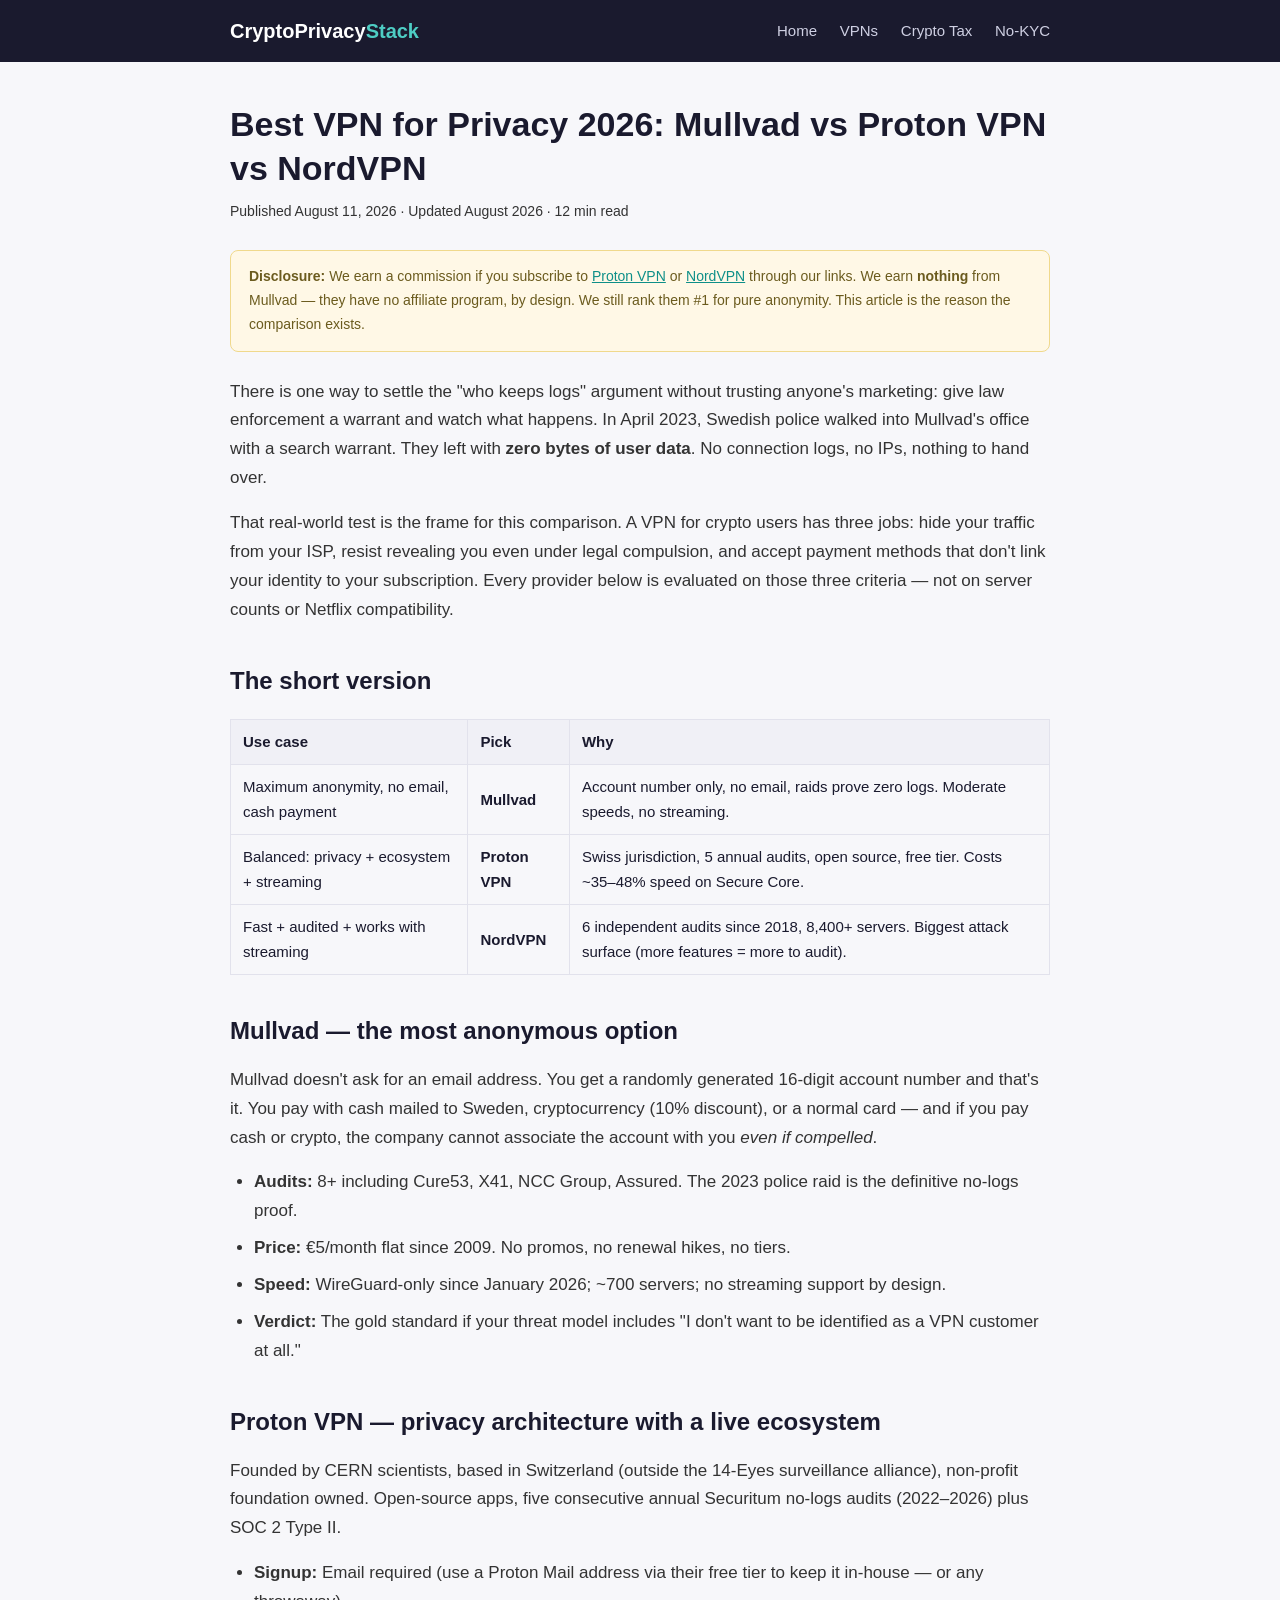
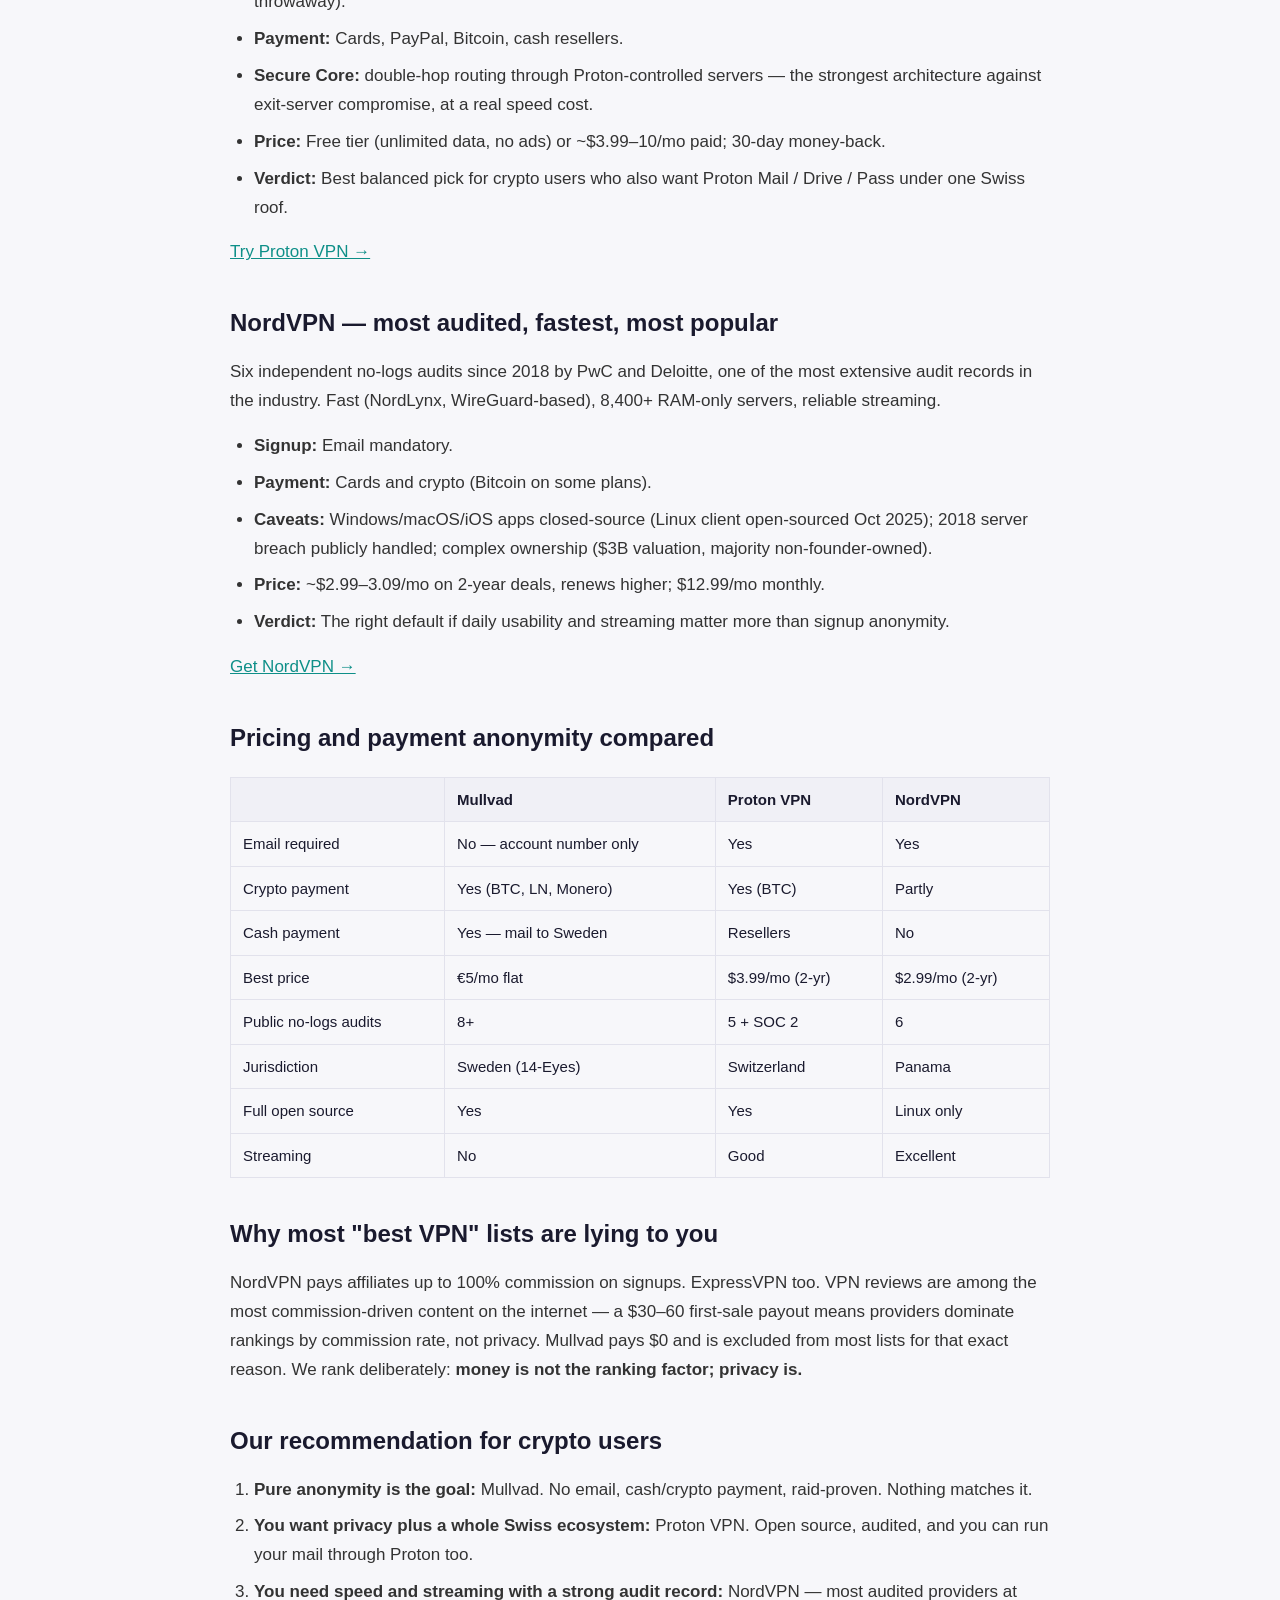
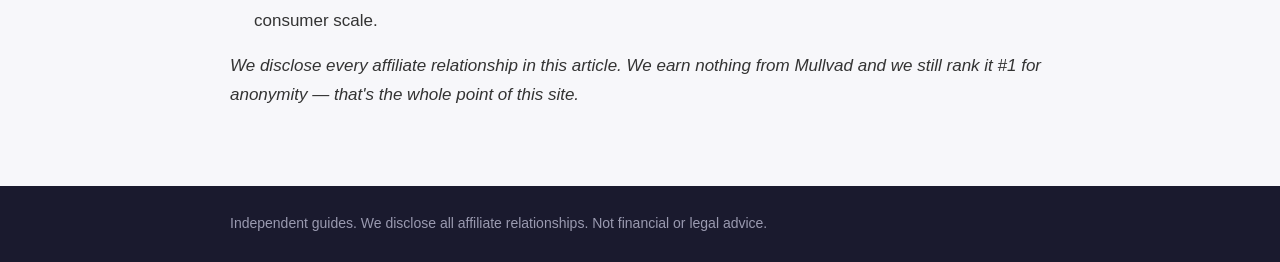
==== articles/best-vpn-for-privacy-2026.html @ 0780cb47 "Add article on best VPNs for privacy in 2026 This article compares Mullvad, Proton VPN, and NordVPN " ====
<!DOCTYPE html>
<html lang="en">
<head>
<meta charset="UTF-8">
<meta name="viewport" content="width=device-width, initial-scale=1.0">
<title>Best VPN for Privacy 2026: Mullvad vs Proton VPN vs NordVPN — Tested by the Police</title>
<meta name="description" content="Which VPN actually proves it keeps no logs? We compare Mullvad, Proton VPN and NordVPN on audits, jurisdiction, signup anonymity and price. Includes the 2023 police raid that settled the debate.">
<link rel="canonical" href="https://cryptoprivacystack.github.io/articles/best-vpn-for-privacy-2026.html">
<link rel="stylesheet" href="/css/style.css">
<script type="application/ld+json">
{
  "@context": "https://schema.org",
  "@type": "Article",
  "headline": "Best VPN for Privacy 2026: Mullvad vs Proton VPN vs NordVPN",
  "datePublished": "2026-08-11",
  "author": {"@type": "Organization", "name": "CryptoPrivacyStack"},
  "publisher": {"@type": "Organization", "name": "CryptoPrivacyStack"}
}
</script>
</head>
<body>
<header>
  <div class="wrap">
    <a class="logo" href="/">CryptoPrivacy<span class="accent">Stack</span></a>
    <nav>
      <a href="/">Home</a>
      <a href="/articles/best-vpn-for-privacy-2026.html">VPNs</a>
      <a href="/articles/koinly-vs-cointracker-vs-coinledger.html">Crypto Tax</a>
      <a href="/articles/how-to-buy-crypto-without-kyc.html">No-KYC</a>
    </nav>
  </div>
</header>

<main class="wrap">
<article class="post">
  <h1>Best VPN for Privacy 2026: Mullvad vs Proton VPN vs NordVPN</h1>
  <p class="meta">Published August 11, 2026 · Updated August 2026 · 12 min read</p>

  <div class="disclosure">
    <strong>Disclosure:</strong> We earn a commission if you subscribe to <a href="[AFFILIATE_PROTON]" rel="nofollow sponsored">Proton VPN</a> or <a href="[AFFILIATE_NORD]" rel="nofollow sponsored">NordVPN</a> through our links. We earn <strong>nothing</strong> from Mullvad — they have no affiliate program, by design. We still rank them #1 for pure anonymity. This article is the reason the comparison exists.
  </div>

  <p>There is one way to settle the "who keeps logs" argument without trusting anyone's marketing: give law enforcement a warrant and watch what happens. In April 2023, Swedish police walked into Mullvad's office with a search warrant. They left with <strong>zero bytes of user data</strong>. No connection logs, no IPs, nothing to hand over.</p>

  <p>That real-world test is the frame for this comparison. A VPN for crypto users has three jobs: hide your traffic from your ISP, resist revealing you even under legal compulsion, and accept payment methods that don't link your identity to your subscription. Every provider below is evaluated on those three criteria — not on server counts or Netflix compatibility.</p>

  <h2>The short version</h2>
  <table>
    <thead>
      <tr><th>Use case</th><th>Pick</th><th>Why</th></tr>
    </thead>
    <tbody>
      <tr><td>Maximum anonymity, no email, cash payment</td><td><strong>Mullvad</strong></td><td>Account number only, no email, raids prove zero logs. Moderate speeds, no streaming.</td></tr>
      <tr><td>Balanced: privacy + ecosystem + streaming</td><td><strong>Proton VPN</strong></td><td>Swiss jurisdiction, 5 annual audits, open source, free tier. Costs ~35–48% speed on Secure Core.</td></tr>
      <tr><td>Fast + audited + works with streaming</td><td><strong>NordVPN</strong></td><td>6 independent audits since 2018, 8,400+ servers. Biggest attack surface (more features = more to audit).</td></tr>
    </tbody>
  </table>

  <h2>Mullvad — the most anonymous option</h2>
  <p>Mullvad doesn't ask for an email address. You get a randomly generated 16-digit account number and that's it. You pay with cash mailed to Sweden, cryptocurrency (10% discount), or a normal card — and if you pay cash or crypto, the company cannot associate the account with you <em>even if compelled</em>.</p>
  <ul>
    <li><strong>Audits:</strong> 8+ including Cure53, X41, NCC Group, Assured. The 2023 police raid is the definitive no-logs proof.</li>
    <li><strong>Price:</strong> €5/month flat since 2009. No promos, no renewal hikes, no tiers.</li>
    <li><strong>Speed:</strong> WireGuard-only since January 2026; ~700 servers; no streaming support by design.</li>
    <li><strong>Verdict:</strong> The gold standard if your threat model includes "I don't want to be identified as a VPN customer at all."</li>
  </ul>

  <h2>Proton VPN — privacy architecture with a live ecosystem</h2>
  <p>Founded by CERN scientists, based in Switzerland (outside the 14-Eyes surveillance alliance), non-profit foundation owned. Open-source apps, five consecutive annual Securitum no-logs audits (2022–2026) plus SOC 2 Type II.</p>
  <ul>
    <li><strong>Signup:</strong> Email required (use a Proton Mail address via their free tier to keep it in-house — or any throwaway).</li>
    <li><strong>Payment:</strong> Cards, PayPal, Bitcoin, cash resellers.</li>
    <li><strong>Secure Core:</strong> double-hop routing through Proton-controlled servers — the strongest architecture against exit-server compromise, at a real speed cost.</li>
    <li><strong>Price:</strong> Free tier (unlimited data, no ads) or ~$3.99–10/mo paid; 30-day money-back.</li>
    <li><strong>Verdict:</strong> Best balanced pick for crypto users who also want Proton Mail / Drive / Pass under one Swiss roof.</li>
  </ul>
  <p><a href="[AFFILIATE_PROTON]" rel="nofollow sponsored">Try Proton VPN →</a></p>

  <h2>NordVPN — most audited, fastest, most popular</h2>
  <p>Six independent no-logs audits since 2018 by PwC and Deloitte, one of the most extensive audit records in the industry. Fast (NordLynx, WireGuard-based), 8,400+ RAM-only servers, reliable streaming.</p>
  <ul>
    <li><strong>Signup:</strong> Email mandatory.</li>
    <li><strong>Payment:</strong> Cards and crypto (Bitcoin on some plans).</li>
    <li><strong>Caveats:</strong> Windows/macOS/iOS apps closed-source (Linux client open-sourced Oct 2025); 2018 server breach publicly handled; complex ownership ($3B valuation, majority non-founder-owned).</li>
    <li><strong>Price:</strong> ~$2.99–3.09/mo on 2-year deals, renews higher; $12.99/mo monthly.</li>
    <li><strong>Verdict:</strong> The right default if daily usability and streaming matter more than signup anonymity.</li>
  </ul>
  <p><a href="[AFFILIATE_NORD]" rel="nofollow sponsored">Get NordVPN →</a></p>

  <h2>Pricing and payment anonymity compared</h2>
  <table>
    <thead>
      <tr><th></th><th>Mullvad</th><th>Proton VPN</th><th>NordVPN</th></tr>
    </thead>
    <tbody>
      <tr><td>Email required</td><td>No — account number only</td><td>Yes</td><td>Yes</td></tr>
      <tr><td>Crypto payment</td><td>Yes (BTC, LN, Monero)</td><td>Yes (BTC)</td><td>Partly</td></tr>
      <tr><td>Cash payment</td><td>Yes — mail to Sweden</td><td>Resellers</td><td>No</td></tr>
      <tr><td>Best price</td><td>€5/mo flat</td><td>$3.99/mo (2-yr)</td><td>$2.99/mo (2-yr)</td></tr>
      <tr><td>Public no-logs audits</td><td>8+</td><td>5 + SOC 2</td><td>6</td></tr>
      <tr><td>Jurisdiction</td><td>Sweden (14-Eyes)</td><td>Switzerland</td><td>Panama</td></tr>
      <tr><td>Full open source</td><td>Yes</td><td>Yes</td><td>Linux only</td></tr>
      <tr><td>Streaming</td><td>No</td><td>Good</td><td>Excellent</td></tr>
    </tbody>
  </table>

  <h2>Why most "best VPN" lists are lying to you</h2>
  <p>NordVPN pays affiliates up to 100% commission on signups. ExpressVPN too. VPN reviews are among the most commission-driven content on the internet — a $30–60 first-sale payout means providers dominate rankings by commission rate, not privacy. Mullvad pays $0 and is excluded from most lists for that exact reason. We rank deliberately: <strong>money is not the ranking factor; privacy is.</strong></p>

  <h2>Our recommendation for crypto users</h2>
  <ol>
    <li><strong>Pure anonymity is the goal:</strong> Mullvad. No email, cash/crypto payment, raid-proven. Nothing matches it.</li>
    <li><strong>You want privacy plus a whole Swiss ecosystem:</strong> Proton VPN. Open source, audited, and you can run your mail through Proton too.</li>
    <li><strong>You need speed and streaming with a strong audit record:</strong> NordVPN — most audited providers at consumer scale.</li>
  </ol>

  <p><em>We disclose every affiliate relationship in this article. We earn nothing from Mullvad and we still rank it #1 for anonymity — that's the whole point of this site.</em></p>
</article>
</main>

<footer>
  <div class="wrap">
    <p>Independent guides. We disclose all affiliate relationships. Not financial or legal advice.</p>
  </div>
</footer>
</body>
</html>
---- css/style.css ----
* { margin: 0; padding: 0; box-sizing: border-box; }

body {
  font-family: -apple-system, BlinkMacSystemFont, "Segoe UI", Roboto, Helvetica, Arial, sans-serif;
  line-height: 1.7;
  color: #1a1a2e;
  background: #f7f7fa;
  font-size: 17px;
}

.wrap { max-width: 860px; margin: 0 auto; padding: 0 20px; }

header {
  background: #1a1a2e;
  padding: 14px 0;
  position: sticky;
  top: 0;
  z-index: 10;
}

header .wrap { display: flex; justify-content: space-between; align-items: center; }

.logo { color: #fff; text-decoration: none; font-weight: 700; font-size: 20px; }
.logo .accent { color: #4ecdc4; }

nav a { color: #cfd0e3; text-decoration: none; margin-left: 18px; font-size: 15px; }
nav a:hover { color: #4ecdc4; }

.hero { padding: 60px 0 40px; }
.hero h1 { font-size: 38px; line-height: 1.25; margin-bottom: 16px; }
.lead { color: #555; font-size: 19px; max-width: 720px; }

.list { padding-bottom: 60px; }
.list h2 { margin-bottom: 24px; font-size: 24px; }

.card {
  background: #fff;
  border: 1px solid #e2e2ec;
  border-radius: 10px;
  padding: 22px 26px;
  margin-bottom: 18px;
  box-shadow: 0 1px 3px rgba(0,0,0,.04);
}

.card h3 { margin-bottom: 8px; font-size: 20px; }
.card h3 a { color: #1a1a2e; text-decoration: none; }
.card h3 a:hover { color: #0e8f88; }
.card p { color: #555; font-size: 16px; }

.tag {
  display: inline-block;
  margin-top: 10px;
  background: #e6f4f3;
  color: #0e8f88;
  border-radius: 4px;
  padding: 2px 10px;
  font-size: 13px;
  font-weight: 600;
}

article.post { padding: 40px 0 60px; }
article.post h1 { font-size: 34px; line-height: 1.3; margin-bottom: 10px; }
.meta { color: #888; font-size: 14px; margin-bottom: 30px; }
article.post h2 { font-size: 24px; margin: 36px 0 14px; }
article.post h3 { font-size: 19px; margin: 26px 0 10px; }
article.post p { margin-bottom: 16px; color: #333; }
article.post ul, article.post ol { margin: 0 0 16px 24px; }
article.post li { margin-bottom: 8px; color: #333; }
article.post a { color: #0e8f88; }
article.post table { width: 100%; border-collapse: collapse; margin: 18px 0; font-size: 15px; }
article.post th, article.post td { border: 1px solid #e2e2ec; padding: 9px 12px; text-align: left; }
article.post th { background: #f0f0f6; }

.disclosure {
  background: #fff8e6;
  border: 1px solid #f0d98c;
  border-radius: 8px;
  padding: 14px 18px;
  font-size: 14px;
  color: #6b5b1e;
  margin: 26px 0;
}

footer { background: #1a1a2e; color: #9a9ab0; padding: 26px 0; font-size: 14px; }

@media (max-width: 600px) {
  .hero h1 { font-size: 28px; }
  nav a { margin-left: 10px; font-size: 14px; }
}
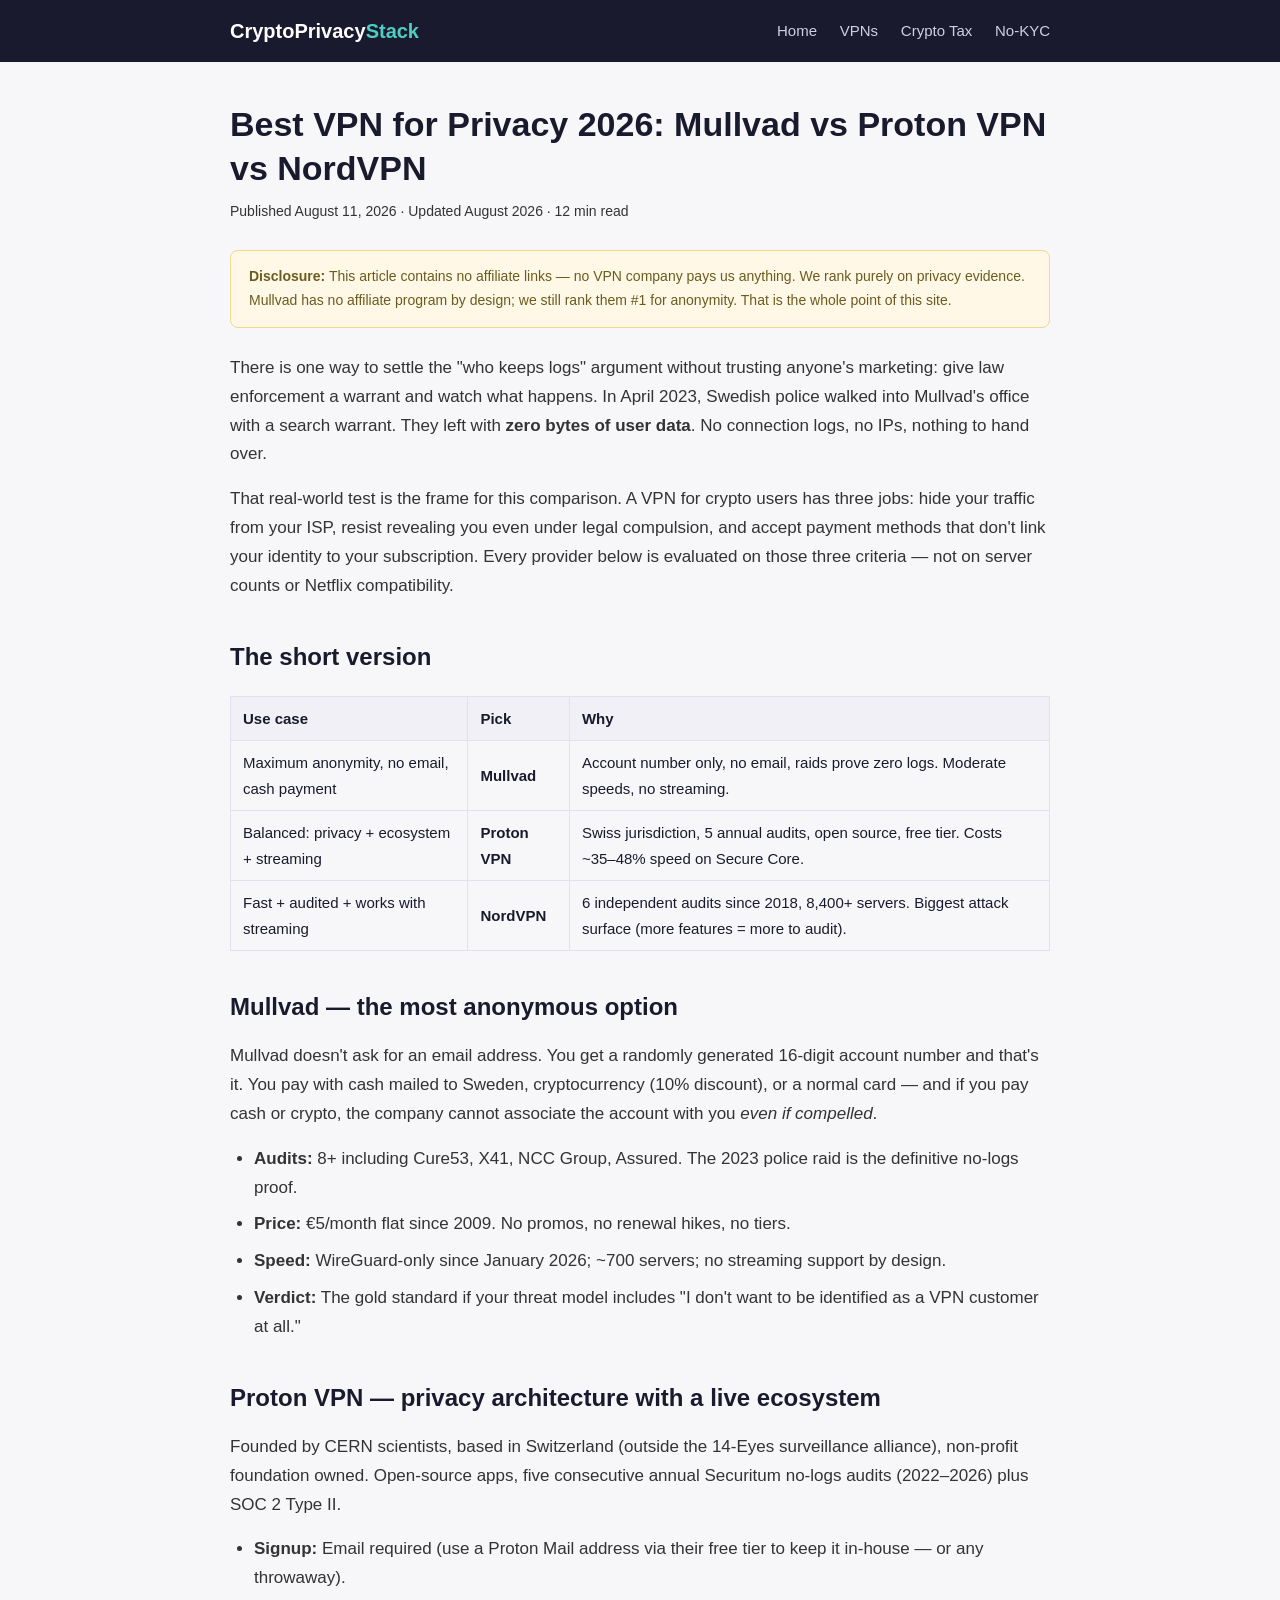
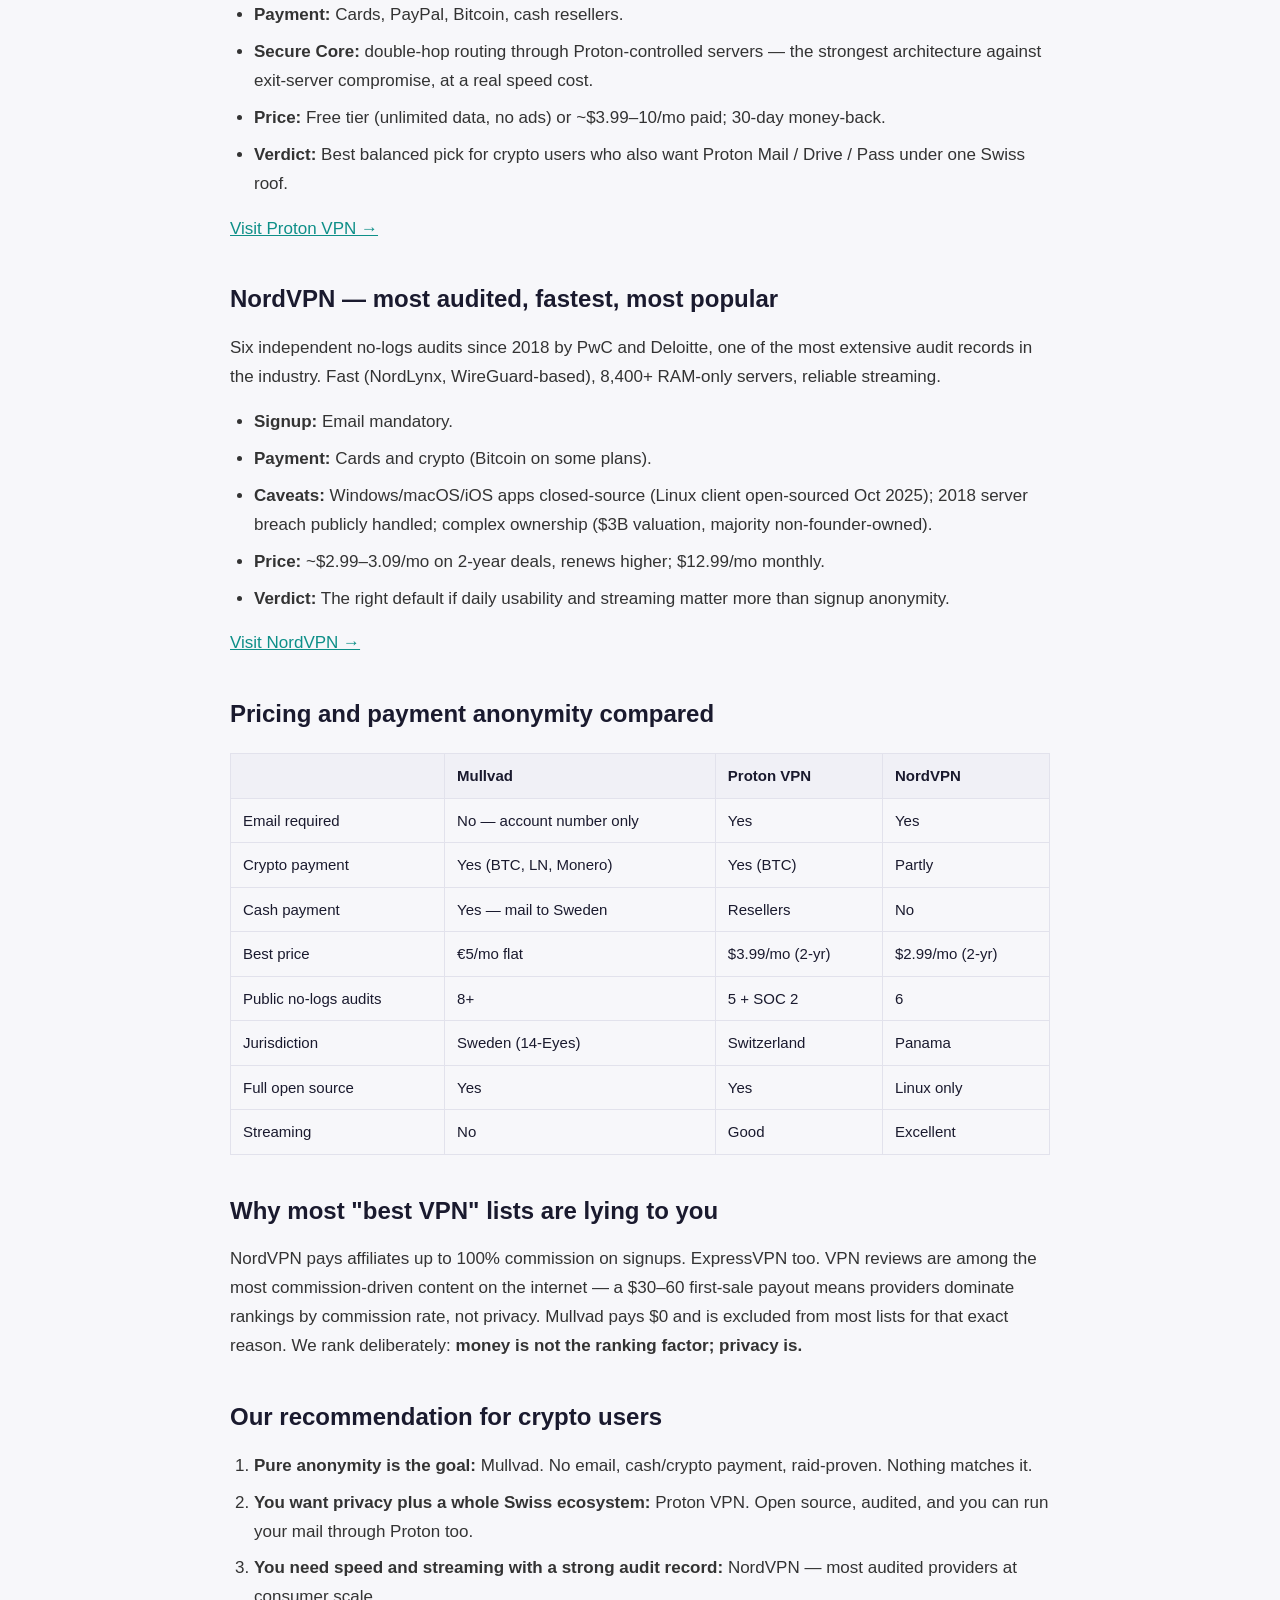
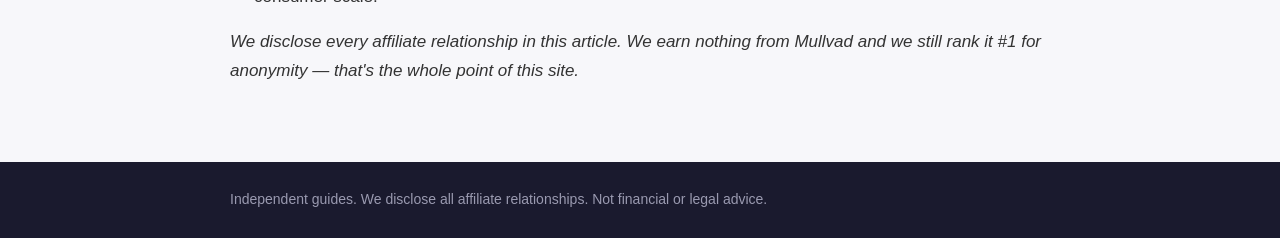
==== commit 62d111e9: "Revise disclosure and update VPN links Updated disclosure statements to clarify that the article con" ====
--- a/articles/best-vpn-for-privacy-2026.html
+++ b/articles/best-vpn-for-privacy-2026.html
@@ -37,7 +37,7 @@
   <p class="meta">Published August 11, 2026 · Updated August 2026 · 12 min read</p>
 
   <div class="disclosure">
-    <strong>Disclosure:</strong> We earn a commission if you subscribe to <a href="[AFFILIATE_PROTON]" rel="nofollow sponsored">Proton VPN</a> or <a href="[AFFILIATE_NORD]" rel="nofollow sponsored">NordVPN</a> through our links. We earn <strong>nothing</strong> from Mullvad — they have no affiliate program, by design. We still rank them #1 for pure anonymity. This article is the reason the comparison exists.
+    <strong>Disclosure:</strong> This article contains no affiliate links — no VPN company pays us anything. We rank purely on privacy evidence. Mullvad has no affiliate program by design; we still rank them #1 for anonymity. That is the whole point of this site.
   </div>
 
   <p>There is one way to settle the "who keeps logs" argument without trusting anyone's marketing: give law enforcement a warrant and watch what happens. In April 2023, Swedish police walked into Mullvad's office with a search warrant. They left with <strong>zero bytes of user data</strong>. No connection logs, no IPs, nothing to hand over.</p>
@@ -74,7 +74,7 @@
     <li><strong>Price:</strong> Free tier (unlimited data, no ads) or ~$3.99–10/mo paid; 30-day money-back.</li>
     <li><strong>Verdict:</strong> Best balanced pick for crypto users who also want Proton Mail / Drive / Pass under one Swiss roof.</li>
   </ul>
-  <p><a href="[AFFILIATE_PROTON]" rel="nofollow sponsored">Try Proton VPN →</a></p>
+  <p><a href="https://protonvpn.com" rel="nofollow">Visit Proton VPN →</a></p>
 
   <h2>NordVPN — most audited, fastest, most popular</h2>
   <p>Six independent no-logs audits since 2018 by PwC and Deloitte, one of the most extensive audit records in the industry. Fast (NordLynx, WireGuard-based), 8,400+ RAM-only servers, reliable streaming.</p>
@@ -85,7 +85,7 @@
     <li><strong>Price:</strong> ~$2.99–3.09/mo on 2-year deals, renews higher; $12.99/mo monthly.</li>
     <li><strong>Verdict:</strong> The right default if daily usability and streaming matter more than signup anonymity.</li>
   </ul>
-  <p><a href="[AFFILIATE_NORD]" rel="nofollow sponsored">Get NordVPN →</a></p>
+  <p><a href="https://nordvpn.com" rel="nofollow">Visit NordVPN →</a></p>
 
   <h2>Pricing and payment anonymity compared</h2>
   <table>
